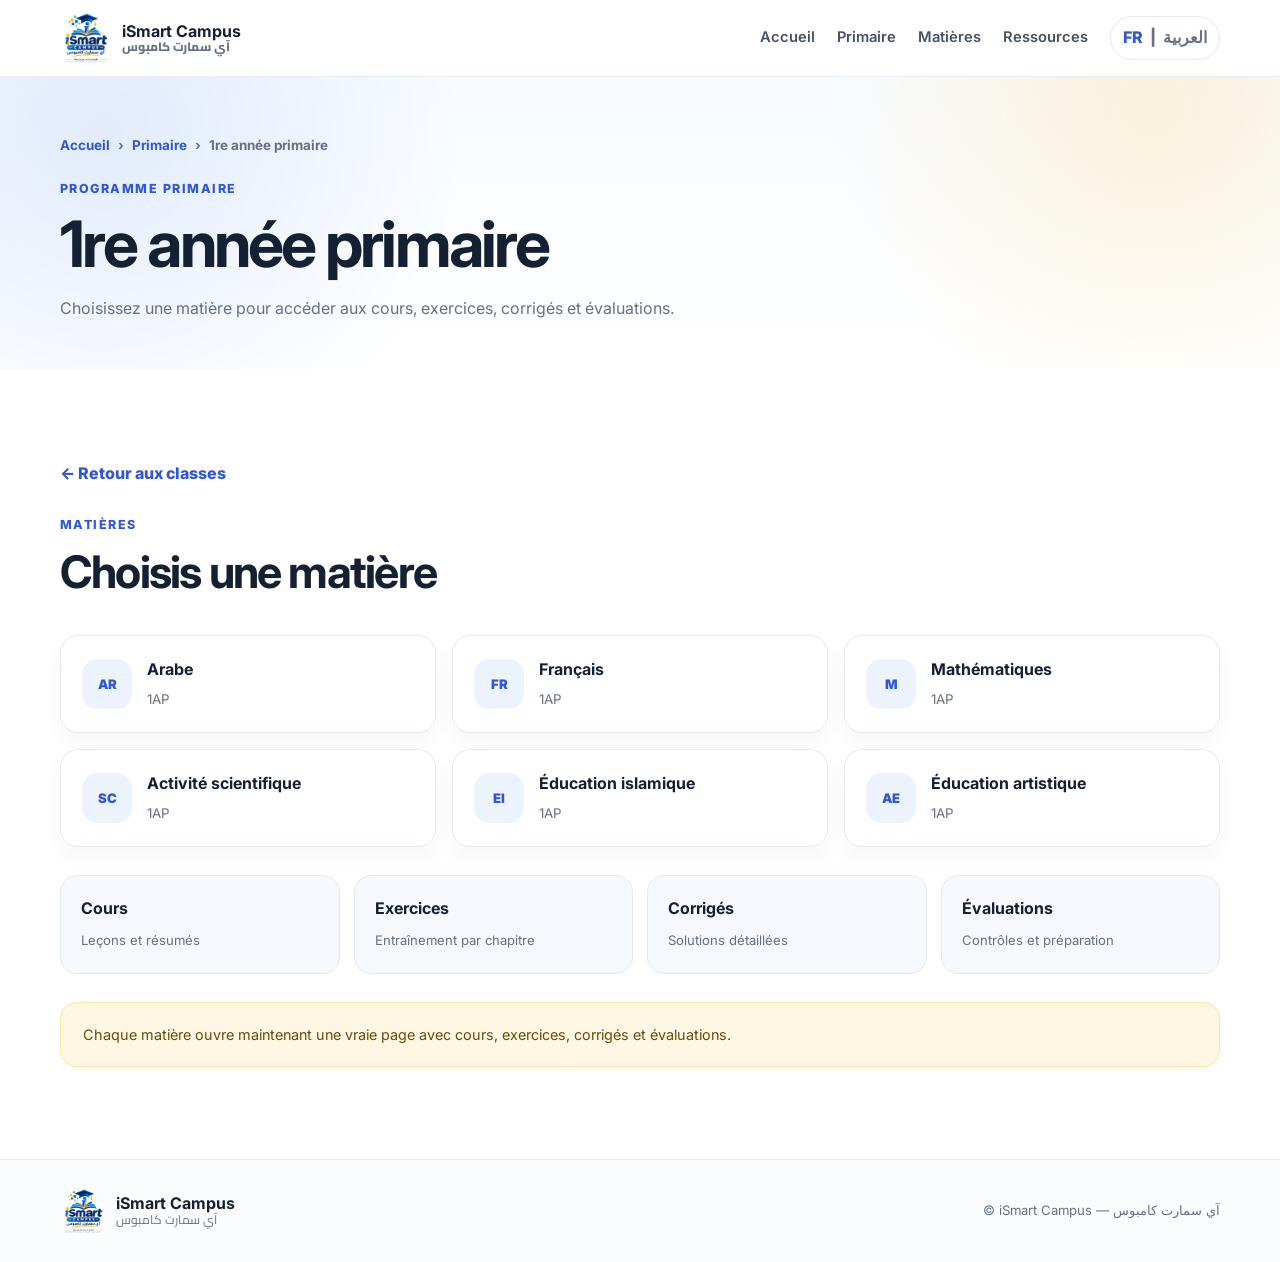
==== classe.html @ 8f1cf588 "Add files via upload" ====
<!DOCTYPE html>
<html lang="fr" dir="ltr">
<head>
  <meta charset="UTF-8">
  <meta name="viewport" content="width=device-width, initial-scale=1.0">
  <meta name="description" content="iSmart Campus - Matières du primaire marocain.">
  <title>Classe | iSmart Campus</title>
  <link rel="preconnect" href="https://fonts.googleapis.com">
  <link rel="preconnect" href="https://fonts.gstatic.com" crossorigin>
  <link href="https://fonts.googleapis.com/css2?family=Cairo:wght@400;500;600;700;800&family=Inter:wght@400;500;600;700;800&display=swap" rel="stylesheet">
  <link rel="stylesheet" href="style.css?v=20260817-6">
</head>
<body>
  <header class="site-header">
    <div class="container nav-wrap">
      <a class="brand" href="index.html" aria-label="Accueil iSmart Campus">
        <img src="logo-ismart-campus.png" alt="Logo iSmart Campus">
        <div class="brand-text">
          <strong>iSmart Campus</strong>
          <span>آي سمارت كامبوس</span>
        </div>
      </a>

      <nav class="main-nav" id="mainNav">
        <a href="index.html" data-fr="Accueil" data-ar="الرئيسية">Accueil</a>
        <a href="primaire.html" data-fr="Primaire" data-ar="الابتدائي">Primaire</a>
        <a href="index.html#matieres" data-fr="Matières" data-ar="المواد">Matières</a>
        <a href="index.html#ressources" data-fr="Ressources" data-ar="الموارد">Ressources</a>
      </nav>

      <div class="header-actions">
        <button class="lang-switch" id="langSwitch" type="button" aria-label="Changer la langue">
          <span class="lang-fr active">FR</span>
          <span>|</span>
          <span class="lang-ar">العربية</span>
        </button>

        <button class="menu-toggle" id="menuToggle" aria-label="Ouvrir le menu" aria-expanded="false">
          <span></span><span></span><span></span>
        </button>
      </div>
    </div>
  </header>

  <main>
    <section class="inner-hero">
      <div class="container">
        <div class="breadcrumbs">
          <a href="index.html" data-fr="Accueil" data-ar="الرئيسية">Accueil</a>
          <span>›</span>
          <a href="primaire.html" data-fr="Primaire" data-ar="الابتدائي">Primaire</a>
          <span>›</span>
          <span id="breadcrumbLevel">Classe</span>
        </div>
        <span class="eyebrow" data-fr="Programme primaire" data-ar="برنامج الابتدائي">Programme primaire</span>
        <h1 id="classTitle">Classe</h1>
        <p id="classIntro">Choisissez une matière pour accéder aux futurs cours, exercices, corrigés et évaluations.</p>
      </div>
    </section>

    <section class="section">
      <div class="container">
        <div class="back-row">
          <a class="back-link" href="primaire.html" data-fr="← Retour aux classes" data-ar="الرجوع للمستويات →">← Retour aux classes</a>
        </div>

        <div class="section-heading">
          <span class="eyebrow" data-fr="Matières" data-ar="المواد">Matières</span>
          <h2 data-fr="Choisis une matière" data-ar="اختار المادة">Choisis une matière</h2>
        </div>

        <div class="subjects-page-grid" id="subjectsGrid"></div>

        <div class="content-types">
          <div class="content-type-card"><strong data-fr="Cours" data-ar="الدروس">Cours</strong><span data-fr="Leçons et résumés" data-ar="الدروس والملخصات">Leçons et résumés</span></div>
          <div class="content-type-card"><strong data-fr="Exercices" data-ar="التمارين">Exercices</strong><span data-fr="Entraînement par chapitre" data-ar="تمارين حسب الدرس">Entraînement par chapitre</span></div>
          <div class="content-type-card"><strong data-fr="Corrigés" data-ar="التصحيحات">Corrigés</strong><span data-fr="Solutions détaillées" data-ar="الحلول والتصحيحات">Solutions détaillées</span></div>
          <div class="content-type-card"><strong data-fr="Évaluations" data-ar="الفروض">Évaluations</strong><span data-fr="Contrôles et préparation" data-ar="الفروض والاستعداد">Contrôles et préparation</span></div>
        </div>

        <div class="coming-note" data-fr="Chaque matière ouvre maintenant une vraie page avec cours, exercices, corrigés et évaluations." data-ar="كل مادة كتفتح دابا صفحة حقيقية فيها الدروس والتمارين والتصحيحات والفروض.">
          Chaque matière ouvre maintenant une vraie page avec cours, exercices, corrigés et évaluations.
        </div>
      </div>
    </section>
  </main>

  <footer class="site-footer">
    <div class="container footer-wrap">
      <a class="footer-brand" href="index.html">
        <img src="logo-ismart-campus.png" alt="iSmart Campus">
        <div>
          <strong>iSmart Campus</strong>
          <span>آي سمارت كامبوس</span>
        </div>
      </a>
      <p>© <span id="currentYear"></span> iSmart Campus — آي سمارت كامبوس</p>
    </div>
  </footer>

  <script src="script.js?v=20260817-6"></script>
  <script src="primary-data.js?v=20260817-6"></script>
  <script>
    const primarySubjects = window.ISMART_PRIMARY_DATA;
    const names = window.ISMART_LEVEL_NAMES;
    const params = new URLSearchParams(window.location.search);
    const level = primarySubjects[params.get("niveau")] ? params.get("niveau") : "1AP";
    document.title = level + " | iSmart Campus";
    document.getElementById("breadcrumbLevel").textContent = level;

    function renderClassPage(){
      const isAr = document.documentElement.lang === "ar";
      const levelName = names[level][isAr ? 1 : 0];

      document.getElementById("breadcrumbLevel").textContent = levelName;
      document.getElementById("classTitle").textContent = levelName;
      document.getElementById("classIntro").textContent = isAr
        ? "اختار المادة باش توصل للدروس والتمارين والتصحيحات والفروض."
        : "Choisissez une matière pour accéder aux cours, exercices, corrigés et évaluations.";

      document.getElementById("subjectsGrid").innerHTML = primarySubjects[level].map(s => {
        const label = isAr ? s[2] : s[1];
        const url = `matiere.html?niveau=${encodeURIComponent(level)}&matiere=${encodeURIComponent(s[0])}`;
        return `
          <a class="subject-page-card" href="${url}">
            <span class="subject-page-icon">${s[0]}</span>
            <span>
              <strong>${label}</strong>
              <small>${level}</small>
            </span>
          </a>
        `;
      }).join("");
    }

    renderClassPage();
    window.addEventListener("ismart-language-changed", renderClassPage);
  </script>
</body>
</html>
---- style.css ----
* {
  box-sizing: border-box;
}

:root {
  --bg: #ffffff;
  --soft: #f5f8fc;
  --text: #162033;
  --muted: #667085;
  --primary: #3157d5;
  --primary-dark: #2445b8;
  --accent: #f4b942;
  --border: #e4e9f2;
  --shadow: 0 18px 45px rgba(29, 44, 82, 0.10);
  --radius: 22px;
  --radius-sm: 14px;
}

html {
  scroll-behavior: smooth;
}

body {
  margin: 0;
  font-family: "Inter", Arial, sans-serif;
  color: var(--text);
  background: var(--bg);
  line-height: 1.6;
}

button,
input {
  font: inherit;
}

a {
  color: inherit;
  text-decoration: none;
}

button {
  border: 0;
}

.container {
  width: min(1160px, calc(100% - 40px));
  margin: 0 auto;
}

.site-header {
  position: sticky;
  top: 0;
  z-index: 50;
  background: rgba(255, 255, 255, 0.94);
  backdrop-filter: blur(14px);
  border-bottom: 1px solid rgba(228, 233, 242, 0.8);
}

.nav-wrap {
  min-height: 74px;
  display: flex;
  align-items: center;
  justify-content: space-between;
  gap: 28px;
}

.logo {
  display: inline-flex;
  align-items: center;
  gap: 10px;
  font-size: 1.08rem;
  font-weight: 800;
}

.logo-mark {
  display: grid;
  place-items: center;
  width: 36px;
  height: 36px;
  border-radius: 12px;
  background: var(--primary);
  color: white;
  box-shadow: 0 8px 18px rgba(49, 87, 213, 0.22);
}

.main-nav {
  display: flex;
  align-items: center;
  gap: 28px;
  font-size: 0.95rem;
  font-weight: 600;
  color: #465069;
}

.main-nav a:hover {
  color: var(--primary);
}

.menu-toggle {
  display: none;
  width: 42px;
  height: 42px;
  background: transparent;
  cursor: pointer;
  padding: 10px;
}

.menu-toggle span {
  display: block;
  height: 2px;
  margin: 5px 0;
  background: var(--text);
}

.hero {
  position: relative;
  overflow: hidden;
  padding: 92px 0 84px;
  background:
    radial-gradient(circle at 85% 15%, rgba(244, 185, 66, 0.16), transparent 28%),
    radial-gradient(circle at 8% 30%, rgba(49, 87, 213, 0.12), transparent 30%),
    linear-gradient(180deg, #fbfcff 0%, #ffffff 100%);
}

.hero::after {
  content: "";
  position: absolute;
  width: 360px;
  height: 360px;
  border-radius: 50%;
  right: -130px;
  bottom: -160px;
  background: rgba(49, 87, 213, 0.06);
}

.hero-grid {
  display: grid;
  grid-template-columns: 1.08fr 0.92fr;
  align-items: center;
  gap: 72px;
}

.eyebrow {
  display: inline-block;
  margin-bottom: 12px;
  color: var(--primary);
  font-size: 0.78rem;
  font-weight: 800;
  letter-spacing: 0.12em;
  text-transform: uppercase;
}

.hero h1 {
  max-width: 720px;
  margin: 0;
  font-size: clamp(2.7rem, 5vw, 5rem);
  line-height: 1.04;
  letter-spacing: -0.05em;
}

.hero-content > p {
  max-width: 650px;
  margin: 24px 0 0;
  color: var(--muted);
  font-size: 1.08rem;
}

.hero-actions {
  display: flex;
  flex-wrap: wrap;
  gap: 12px;
  margin-top: 32px;
}

.btn {
  display: inline-flex;
  align-items: center;
  justify-content: center;
  min-height: 48px;
  padding: 0 22px;
  border-radius: 13px;
  font-weight: 700;
  cursor: pointer;
  transition: transform 0.2s ease, box-shadow 0.2s ease, background 0.2s ease;
}

.btn:hover {
  transform: translateY(-1px);
}

.btn-primary {
  color: white;
  background: var(--primary);
  box-shadow: 0 12px 24px rgba(49, 87, 213, 0.20);
}

.btn-primary:hover {
  background: var(--primary-dark);
}

.btn-secondary {
  color: var(--text);
  background: white;
  border: 1px solid var(--border);
}

.btn-small {
  min-height: 42px;
  padding: 0 16px;
}

.search-box {
  max-width: 650px;
  margin-top: 38px;
  padding: 18px;
  border: 1px solid var(--border);
  border-radius: 18px;
  background: rgba(255, 255, 255, 0.88);
  box-shadow: 0 12px 28px rgba(34, 53, 93, 0.06);
}

.search-box label {
  display: block;
  margin-bottom: 9px;
  font-size: 0.85rem;
  font-weight: 700;
}

.search-row {
  display: flex;
  gap: 10px;
}

.search-row input {
  width: 100%;
  min-height: 48px;
  padding: 0 15px;
  border: 1px solid var(--border);
  border-radius: 12px;
  outline: none;
  color: var(--text);
  background: white;
}

.search-row input:focus {
  border-color: rgba(49, 87, 213, 0.7);
  box-shadow: 0 0 0 4px rgba(49, 87, 213, 0.08);
}

.search-row button {
  min-width: 120px;
  padding: 0 18px;
  border-radius: 12px;
  color: white;
  background: var(--text);
  font-weight: 700;
  cursor: pointer;
}

.search-message {
  min-height: 21px;
  margin: 8px 0 0;
  color: var(--muted);
  font-size: 0.82rem;
}

.hero-panel {
  position: relative;
  min-height: 470px;
  display: grid;
  place-items: center;
}

.hero-card {
  width: min(100%, 430px);
  border-radius: 28px;
  background: white;
  box-shadow: var(--shadow);
}

.hero-card-main {
  padding: 38px;
  border: 1px solid rgba(228, 233, 242, 0.9);
}

.card-kicker {
  color: var(--primary);
  font-size: 0.78rem;
  font-weight: 800;
  text-transform: uppercase;
  letter-spacing: 0.1em;
}

.hero-card h2 {
  margin: 10px 0 10px;
  font-size: 2rem;
  line-height: 1.15;
}

.hero-card p {
  margin: 0;
  color: var(--muted);
}

.mini-levels {
  display: grid;
  grid-template-columns: repeat(2, 1fr);
  gap: 10px;
  margin-top: 28px;
}

.mini-levels a {
  padding: 15px;
  border-radius: 13px;
  background: var(--soft);
  font-weight: 700;
  text-align: center;
  transition: 0.2s ease;
}

.mini-levels a:hover {
  color: white;
  background: var(--primary);
}

.floating-card {
  position: absolute;
  display: flex;
  flex-direction: column;
  min-width: 135px;
  padding: 16px 18px;
  border: 1px solid rgba(228, 233, 242, 0.9);
  border-radius: 16px;
  background: white;
  box-shadow: 0 12px 28px rgba(34, 53, 93, 0.10);
}

.floating-card strong {
  color: var(--primary);
  font-size: 1.5rem;
}

.floating-card span {
  color: var(--muted);
  font-size: 0.78rem;
  font-weight: 600;
}

.floating-one {
  top: 44px;
  right: -10px;
}

.floating-two {
  left: -18px;
  bottom: 52px;
}

.section {
  padding: 92px 0;
}

.section-soft {
  background: var(--soft);
}

.section-heading {
  max-width: 700px;
  margin-bottom: 38px;
}

.section-heading h2 {
  margin: 0;
  font-size: clamp(2rem, 3.5vw, 3.2rem);
  line-height: 1.12;
  letter-spacing: -0.04em;
}

.section-heading p {
  margin: 14px 0 0;
  color: var(--muted);
}

.level-grid {
  display: grid;
  grid-template-columns: repeat(4, 1fr);
  gap: 18px;
}

.level-card {
  padding: 26px;
  border: 1px solid var(--border);
  border-radius: var(--radius);
  background: white;
  box-shadow: 0 10px 25px rgba(34, 53, 93, 0.05);
  transition: transform 0.2s ease, box-shadow 0.2s ease;
}

.level-card:hover {
  transform: translateY(-4px);
  box-shadow: 0 18px 34px rgba(34, 53, 93, 0.10);
}

.level-icon {
  display: grid;
  place-items: center;
  width: 50px;
  height: 50px;
  margin-bottom: 22px;
  border-radius: 15px;
  color: white;
  background: var(--primary);
  font-size: 1.1rem;
  font-weight: 800;
}

.level-tag {
  display: inline-flex;
  padding: 5px 9px;
  border-radius: 999px;
  color: #75540b;
  background: rgba(244, 185, 66, 0.18);
  font-size: 0.72rem;
  font-weight: 800;
}

.level-card h3 {
  margin: 14px 0 8px;
  font-size: 1.35rem;
}

.level-card p {
  min-height: 92px;
  margin: 0;
  color: var(--muted);
  font-size: 0.92rem;
}

.link-button {
  margin-top: 18px;
  padding: 0;
  color: var(--primary);
  background: transparent;
  font-weight: 800;
  cursor: pointer;
}

.subject-grid {
  display: grid;
  grid-template-columns: repeat(3, 1fr);
  gap: 15px;
}

.subject-card {
  display: flex;
  align-items: center;
  gap: 15px;
  width: 100%;
  padding: 20px;
  border: 1px solid var(--border);
  border-radius: 18px;
  background: white;
  text-align: left;
  cursor: pointer;
  transition: 0.2s ease;
}

.subject-card:hover {
  transform: translateY(-2px);
  border-color: rgba(49, 87, 213, 0.30);
}

.subject-icon {
  flex: 0 0 48px;
  display: grid;
  place-items: center;
  width: 48px;
  height: 48px;
  border-radius: 14px;
  color: var(--primary);
  background: rgba(49, 87, 213, 0.08);
  font-size: 0.78rem;
  font-weight: 800;
}

.subject-card strong,
.subject-card small {
  display: block;
}

.subject-card strong {
  margin-bottom: 3px;
  font-size: 0.98rem;
}

.subject-card small {
  color: var(--muted);
  font-size: 0.78rem;
}

.resource-heading {
  max-width: none;
  display: flex;
  justify-content: space-between;
  align-items: end;
  gap: 20px;
}

.filter-row {
  display: flex;
  flex-wrap: wrap;
  gap: 9px;
  margin-bottom: 24px;
}

.filter-chip {
  padding: 9px 14px;
  border: 1px solid var(--border);
  border-radius: 999px;
  color: #4f5b73;
  background: white;
  font-weight: 700;
  cursor: pointer;
}

.filter-chip.active,
.filter-chip:hover {
  color: white;
  border-color: var(--primary);
  background: var(--primary);
}

.resource-grid {
  display: grid;
  grid-template-columns: repeat(3, 1fr);
  gap: 18px;
}

.resource-card {
  display: flex;
  flex-direction: column;
  min-height: 255px;
  padding: 24px;
  border: 1px solid var(--border);
  border-radius: 20px;
  background: white;
  box-shadow: 0 10px 25px rgba(34, 53, 93, 0.05);
}

.resource-card.hidden {
  display: none;
}

.resource-top {
  display: flex;
  justify-content: space-between;
  gap: 10px;
  margin-bottom: 20px;
}

.resource-type,
.resource-level {
  display: inline-flex;
  padding: 5px 9px;
  border-radius: 999px;
  font-size: 0.7rem;
  font-weight: 800;
}

.resource-type {
  color: var(--primary);
  background: rgba(49, 87, 213, 0.08);
}

.resource-level {
  color: #75540b;
  background: rgba(244, 185, 66, 0.18);
}

.resource-card h3 {
  margin: 0 0 9px;
  font-size: 1.12rem;
}

.resource-card p {
  margin: 0;
  color: var(--muted);
  font-size: 0.9rem;
}

.resource-meta {
  display: flex;
  justify-content: space-between;
  gap: 15px;
  margin-top: auto;
  padding-top: 22px;
  border-top: 1px solid var(--border);
  font-size: 0.82rem;
}

.resource-meta span {
  color: var(--muted);
}

.resource-meta a {
  color: var(--primary);
  font-weight: 800;
}

.empty-state {
  display: none;
  margin-top: 18px;
  padding: 28px;
  border: 1px dashed var(--border);
  border-radius: 18px;
  text-align: center;
  color: var(--muted);
}

.empty-state strong {
  display: block;
  margin-bottom: 4px;
  color: var(--text);
}

.about-card {
  display: grid;
  grid-template-columns: 1fr 1fr;
  gap: 60px;
  align-items: center;
  padding: 46px;
  border-radius: 28px;
  background: white;
  border: 1px solid var(--border);
}

.about-card h2 {
  margin: 0;
  font-size: clamp(2rem, 3.5vw, 3rem);
  line-height: 1.12;
  letter-spacing: -0.04em;
}

.about-card p {
  margin: 0;
  color: var(--muted);
  font-size: 1rem;
}

.cta-section {
  padding: 0 0 92px;
}

.cta-card {
  display: flex;
  justify-content: space-between;
  align-items: center;
  gap: 30px;
  padding: 48px;
  border-radius: 28px;
  color: white;
  background: linear-gradient(135deg, var(--primary), #233b9a);
}

.eyebrow-light {
  color: #dbe4ff;
}

.cta-card h2 {
  max-width: 720px;
  margin: 0;
  font-size: clamp(2rem, 4vw, 3.2rem);
  line-height: 1.1;
}

.btn-white {
  flex: 0 0 auto;
  color: var(--primary);
  background: white;
}

.site-footer {
  padding: 28px 0;
  border-top: 1px solid var(--border);
  background: #fbfcfe;
}

.footer-wrap {
  display: flex;
  align-items: center;
  justify-content: space-between;
  gap: 20px;
}

.footer-wrap p {
  margin: 0;
  color: var(--muted);
  font-size: 0.82rem;
}

@media (max-width: 980px) {
  .hero-grid {
    grid-template-columns: 1fr;
    gap: 40px;
  }

  .hero-panel {
    min-height: 400px;
  }

  .floating-one {
    right: 4%;
  }

  .floating-two {
    left: 4%;
  }

  .level-grid {
    grid-template-columns: repeat(2, 1fr);
  }

  .subject-grid {
    grid-template-columns: repeat(2, 1fr);
  }

  .resource-grid {
    grid-template-columns: repeat(2, 1fr);
  }
}

@media (max-width: 720px) {
  .container {
    width: min(100% - 28px, 1160px);
  }

  .site-header {
    position: sticky;
  }

  .menu-toggle {
    display: block;
  }

  .main-nav {
    position: absolute;
    top: 74px;
    left: 14px;
    right: 14px;
    display: none;
    flex-direction: column;
    align-items: stretch;
    gap: 0;
    padding: 10px;
    border: 1px solid var(--border);
    border-radius: 16px;
    background: white;
    box-shadow: var(--shadow);
  }

  .main-nav.open {
    display: flex;
  }

  .main-nav a {
    padding: 12px;
    border-radius: 10px;
  }

  .main-nav a:hover {
    background: var(--soft);
  }

  .hero {
    padding: 64px 0 60px;
  }

  .hero h1 {
    font-size: clamp(2.45rem, 12vw, 4rem);
  }

  .search-row {
    flex-direction: column;
  }

  .search-row button {
    min-height: 48px;
  }

  .hero-panel {
    min-height: 360px;
  }

  .hero-card-main {
    padding: 28px;
  }

  .floating-card {
    display: none;
  }

  .section {
    padding: 68px 0;
  }

  .level-grid,
  .subject-grid,
  .resource-grid,
  .about-card {
    grid-template-columns: 1fr;
  }

  .level-card p {
    min-height: auto;
  }

  .resource-heading,
  .cta-card,
  .footer-wrap {
    align-items: flex-start;
    flex-direction: column;
  }

  .about-card {
    gap: 24px;
    padding: 30px;
  }

  .cta-section {
    padding-bottom: 68px;
  }

  .cta-card {
    padding: 34px 28px;
  }
}

.brand{display:flex;align-items:center;gap:10px;font-weight:800}
.brand img{width:58px;height:58px;object-fit:contain;border-radius:12px}
.brand-text{display:flex;flex-direction:column;line-height:1.15}
.brand-text span{font-family:"Cairo",sans-serif;font-size:.78rem;color:var(--muted)}
.lang-switch{margin-left:auto;display:flex;align-items:center;gap:7px;padding:8px 12px;border:1px solid var(--border);border-radius:999px;background:white;font-weight:800;cursor:pointer;color:var(--muted)}
.lang-switch .active{color:var(--primary)}
html[dir="rtl"] body{font-family:"Cairo","Inter",Arial,sans-serif}
html[dir="rtl"] .main-nav{direction:rtl}
html[dir="rtl"] .subject-card{text-align:right}
html[dir="rtl"] .hero h1,html[dir="rtl"] .section-heading h2{letter-spacing:0}
.brand-visual{width:min(100%,430px);padding:12px;border-radius:28px;background:#08111e;box-shadow:var(--shadow)}
.brand-visual img{display:block;width:100%;border-radius:20px}
@media(max-width:720px){.brand-text{display:none}.lang-switch{margin-left:0}.brand img{width:48px;height:48px}}

.site-header .nav-wrap{
  min-height:76px;
  display:flex;
  align-items:center;
  justify-content:space-between;
  gap:22px;
}

.site-header .brand{
  flex:0 0 auto;
  display:flex;
  align-items:center;
  gap:10px;
  min-width:0;
}

.site-header .brand img{
  display:block;
  width:52px !important;
  height:52px !important;
  max-width:52px !important;
  max-height:52px !important;
  object-fit:cover;
  object-position:center;
  border-radius:12px;
}

.site-header .brand-text strong{
  font-size:1rem;
  white-space:nowrap;
}

.site-header .brand-text span{
  font-size:.76rem;
  white-space:nowrap;
}

.site-header .main-nav{
  margin-left:auto;
  display:flex;
  align-items:center;
  justify-content:center;
  gap:22px;
  font-size:.92rem;
}

.site-header .header-actions{
  flex:0 0 auto;
  display:flex;
  align-items:center;
  gap:10px;
}

.site-header .lang-switch{
  margin:0;
}

.hero{
  padding:72px 0 76px;
}

.hero-grid{
  grid-template-columns:minmax(0,1.08fr) minmax(320px,.92fr);
  gap:56px;
}

.hero-panel{
  min-height:0;
  display:flex;
  align-items:center;
  justify-content:center;
}

.hero-panel .brand-visual{
  width:min(100%,440px);
  padding:0;
  overflow:hidden;
  border-radius:26px;
  background:#08111e;
  box-shadow:var(--shadow);
}

.hero-panel .brand-visual img{
  display:block;
  width:100% !important;
  height:auto !important;
  max-width:100% !important;
}

.footer-brand{
  display:flex;
  align-items:center;
  gap:10px;
}

.footer-brand img{
  width:46px;
  height:46px;
  object-fit:cover;
  border-radius:10px;
}

.footer-brand div{
  display:flex;
  flex-direction:column;
  line-height:1.15;
}

.footer-brand span{
  font-family:"Cairo",sans-serif;
  color:var(--muted);
  font-size:.76rem;
}

html[dir="rtl"] .site-header .main-nav{
  margin-left:0;
  margin-right:auto;
}

@media(max-width:900px){
  .site-header .brand-text{
    display:none;
  }

  .hero-grid{
    grid-template-columns:1fr;
  }

  .hero-panel .brand-visual{
    width:min(100%,420px);
  }
}

@media(max-width:720px){
  .site-header .nav-wrap{
    min-height:68px;
  }

  .site-header .brand img{
    width:46px !important;
    height:46px !important;
    max-width:46px !important;
    max-height:46px !important;
  }

  .site-header .main-nav{
    position:absolute;
    top:68px;
    left:14px;
    right:14px;
    margin:0;
  }

  .site-header .header-actions{
    margin-left:auto;
  }

  html[dir="rtl"] .site-header .header-actions{
    margin-left:0;
    margin-right:auto;
  }

  .hero{
    padding:50px 0 60px;
  }
}

.inner-hero{
  padding:58px 0 48px;
  background:
    radial-gradient(circle at 90% 10%,rgba(255,180,0,.14),transparent 27%),
    radial-gradient(circle at 8% 20%,rgba(13,99,216,.10),transparent 30%),
    linear-gradient(180deg,#f8fbff 0%,#ffffff 100%);
}
.breadcrumbs{
  display:flex;
  flex-wrap:wrap;
  align-items:center;
  gap:8px;
  margin-bottom:18px;
  color:var(--muted);
  font-size:.84rem;
  font-weight:700;
}
.breadcrumbs a{
  color:var(--primary);
}
.inner-hero h1{
  margin:0;
  max-width:800px;
  font-size:clamp(2.25rem,5vw,4.4rem);
  line-height:1.05;
  letter-spacing:-.045em;
}
html[dir="rtl"] .inner-hero h1{
  letter-spacing:0;
  line-height:1.25;
}
.inner-hero p{
  max-width:720px;
  margin:18px 0 0;
  color:var(--muted);
}
.class-grid{
  display:grid;
  grid-template-columns:repeat(3,1fr);
  gap:18px;
}
.class-card{
  position:relative;
  display:flex;
  flex-direction:column;
  min-height:230px;
  padding:26px;
  overflow:hidden;
  border:1px solid var(--border);
  border-radius:22px;
  background:white;
  box-shadow:0 10px 25px rgba(34,53,93,.06);
  transition:transform .2s ease,box-shadow .2s ease,border-color .2s ease;
}
.class-card:hover{
  transform:translateY(-4px);
  border-color:rgba(13,99,216,.28);
  box-shadow:0 18px 34px rgba(34,53,93,.11);
}
.class-card::after{
  content:"";
  position:absolute;
  width:115px;
  height:115px;
  right:-35px;
  bottom:-42px;
  border-radius:50%;
  background:rgba(13,99,216,.05);
}
html[dir="rtl"] .class-card::after{
  right:auto;
  left:-35px;
}
.class-number{
  display:grid;
  place-items:center;
  width:56px;
  height:56px;
  margin-bottom:22px;
  border-radius:17px;
  color:white;
  background:linear-gradient(135deg,var(--primary),#19a7ff);
  font-size:1rem;
  font-weight:900;
}
.class-card h2{
  margin:0 0 7px;
  font-size:1.38rem;
}
.class-card p{
  margin:0 0 22px;
  color:var(--muted);
  font-size:.9rem;
}
.class-open{
  display:inline-flex;
  align-items:center;
  gap:7px;
  margin-top:auto;
  color:var(--primary);
  font-weight:800;
}
.subjects-page-grid{
  display:grid;
  grid-template-columns:repeat(3,1fr);
  gap:16px;
}
.subject-page-card{
  display:flex;
  align-items:center;
  gap:15px;
  padding:21px;
  border:1px solid var(--border);
  border-radius:18px;
  background:white;
  box-shadow:0 8px 20px rgba(34,53,93,.045);
  transition:.2s ease;
}
.subject-page-card:hover{
  transform:translateY(-2px);
  border-color:rgba(13,99,216,.30);
}
.subject-page-icon{
  flex:0 0 50px;
  display:grid;
  place-items:center;
  width:50px;
  height:50px;
  border-radius:15px;
  color:var(--primary);
  background:rgba(13,99,216,.08);
  font-size:.82rem;
  font-weight:900;
}
.subject-page-card strong{
  display:block;
  margin-bottom:3px;
}
.subject-page-card small{
  color:var(--muted);
}
.content-types{
  display:grid;
  grid-template-columns:repeat(4,1fr);
  gap:14px;
  margin-top:28px;
}
.content-type-card{
  padding:20px;
  border:1px solid var(--border);
  border-radius:17px;
  background:var(--soft);
}
.content-type-card strong{
  display:block;
  margin-bottom:5px;
}
.content-type-card span{
  color:var(--muted);
  font-size:.82rem;
}
.coming-note{
  margin-top:28px;
  padding:20px 22px;
  border:1px solid rgba(255,180,0,.30);
  border-radius:17px;
  color:#684c0a;
  background:rgba(255,180,0,.11);
  font-size:.9rem;
}
.back-row{
  margin-bottom:24px;
}
.back-link{
  display:inline-flex;
  align-items:center;
  gap:7px;
  color:var(--primary);
  font-weight:800;
}
@media(max-width:900px){
  .class-grid,.subjects-page-grid{
    grid-template-columns:repeat(2,1fr);
  }
  .content-types{
    grid-template-columns:repeat(2,1fr);
  }
}
@media(max-width:620px){
  .class-grid,.subjects-page-grid,.content-types{
    grid-template-columns:1fr;
  }
  .inner-hero{
    padding:44px 0 38px;
  }
}

.resource-actions-grid{
  display:grid;
  grid-template-columns:repeat(2,1fr);
  gap:16px;
}
.resource-action-card{
  display:flex;
  align-items:center;
  gap:16px;
  min-height:112px;
  padding:22px;
  border:1px solid var(--border);
  border-radius:20px;
  background:white;
  box-shadow:0 9px 22px rgba(34,53,93,.05);
  transition:.2s ease;
}
.resource-action-card:hover{
  transform:translateY(-3px);
  border-color:rgba(13,99,216,.3);
  box-shadow:0 16px 30px rgba(34,53,93,.1);
}
.resource-action-icon{
  flex:0 0 52px;
  display:grid;
  place-items:center;
  width:52px;
  height:52px;
  border-radius:16px;
  color:white;
  background:linear-gradient(135deg,var(--primary),#19a7ff);
  font-weight:900;
}
.resource-action-card strong,
.resource-action-card small{
  display:block;
}
.resource-action-card small{
  margin-top:3px;
  color:var(--muted);
}
.resource-arrow{
  margin-left:auto;
  color:var(--primary);
  font-size:1.3rem;
  font-weight:900;
}
html[dir="rtl"] .resource-arrow{
  margin-left:0;
  margin-right:auto;
}
.subject-summary{
  display:grid;
  grid-template-columns:.8fr 1.2fr;
  gap:40px;
  align-items:center;
  margin-top:34px;
  padding:32px;
  border-radius:22px;
  background:var(--soft);
}
.subject-summary h2{
  margin:0;
}
.subject-summary p{
  margin:0;
  color:var(--muted);
}
.resource-layout{
  display:grid;
  grid-template-columns:minmax(0,1fr) 300px;
  gap:26px;
  align-items:start;
}
.lesson-panel{
  padding:30px;
  border:1px solid var(--border);
  border-radius:24px;
  background:white;
  box-shadow:0 12px 28px rgba(34,53,93,.06);
}
.lesson-badge{
  display:grid;
  place-items:center;
  width:56px;
  height:56px;
  margin-bottom:20px;
  border-radius:17px;
  color:white;
  background:linear-gradient(135deg,var(--primary),#19a7ff);
  font-weight:900;
}
.lesson-panel h2{
  margin:0 0 10px;
  font-size:1.65rem;
}
.lesson-panel>p{
  color:var(--muted);
}
.lesson-block{
  margin-top:24px;
  padding-top:22px;
  border-top:1px solid var(--border);
}
.lesson-block h3{
  margin:0 0 10px;
}
.lesson-block p{
  margin:0;
  color:var(--muted);
}
.example-box{
  margin-top:14px;
  padding:16px;
  border-radius:14px;
  background:var(--soft);
}
.exercise-list{
  margin:0;
  padding-left:22px;
  color:var(--muted);
}
html[dir="rtl"] .exercise-list{
  padding-left:0;
  padding-right:22px;
}
.resource-sidebar{
  display:grid;
  gap:16px;
}
.sidebar-card{
  padding:22px;
  border:1px solid var(--border);
  border-radius:19px;
  background:white;
}
.sidebar-card strong,
.sidebar-card span{
  display:block;
}
.sidebar-card span{
  margin-top:3px;
  color:var(--muted);
}
.sidebar-card p{
  margin:8px 0 0;
  color:var(--muted);
  font-size:.88rem;
}
.sidebar-btn{
  width:100%;
  margin-top:18px;
}
@media(max-width:850px){
  .resource-layout{
    grid-template-columns:1fr;
  }
  .resource-sidebar{
    grid-template-columns:repeat(2,1fr);
  }
}
@media(max-width:650px){
  .resource-actions-grid,
  .subject-summary,
  .resource-sidebar{
    grid-template-columns:1fr;
  }
}

html[dir="rtl"] body{direction:rtl;text-align:right}
html[dir="rtl"] .nav-wrap,html[dir="rtl"] .main-nav,html[dir="rtl"] .hero-grid,html[dir="rtl"] .section-heading,html[dir="rtl"] .resource-heading,html[dir="rtl"] .about-card,html[dir="rtl"] .cta-card,html[dir="rtl"] .footer-wrap,html[dir="rtl"] .breadcrumbs,html[dir="rtl"] .resource-layout,html[dir="rtl"] .subject-summary,html[dir="rtl"] .resource-meta,html[dir="rtl"] .resource-top{direction:rtl}
html[dir="rtl"] .main-nav{margin-left:0!important;margin-right:auto!important}
html[dir="rtl"] .resource-arrow{margin-left:0!important;margin-right:auto!important}
html[dir="rtl"] input{text-align:right}
html[dir="ltr"] body{direction:ltr;text-align:left}
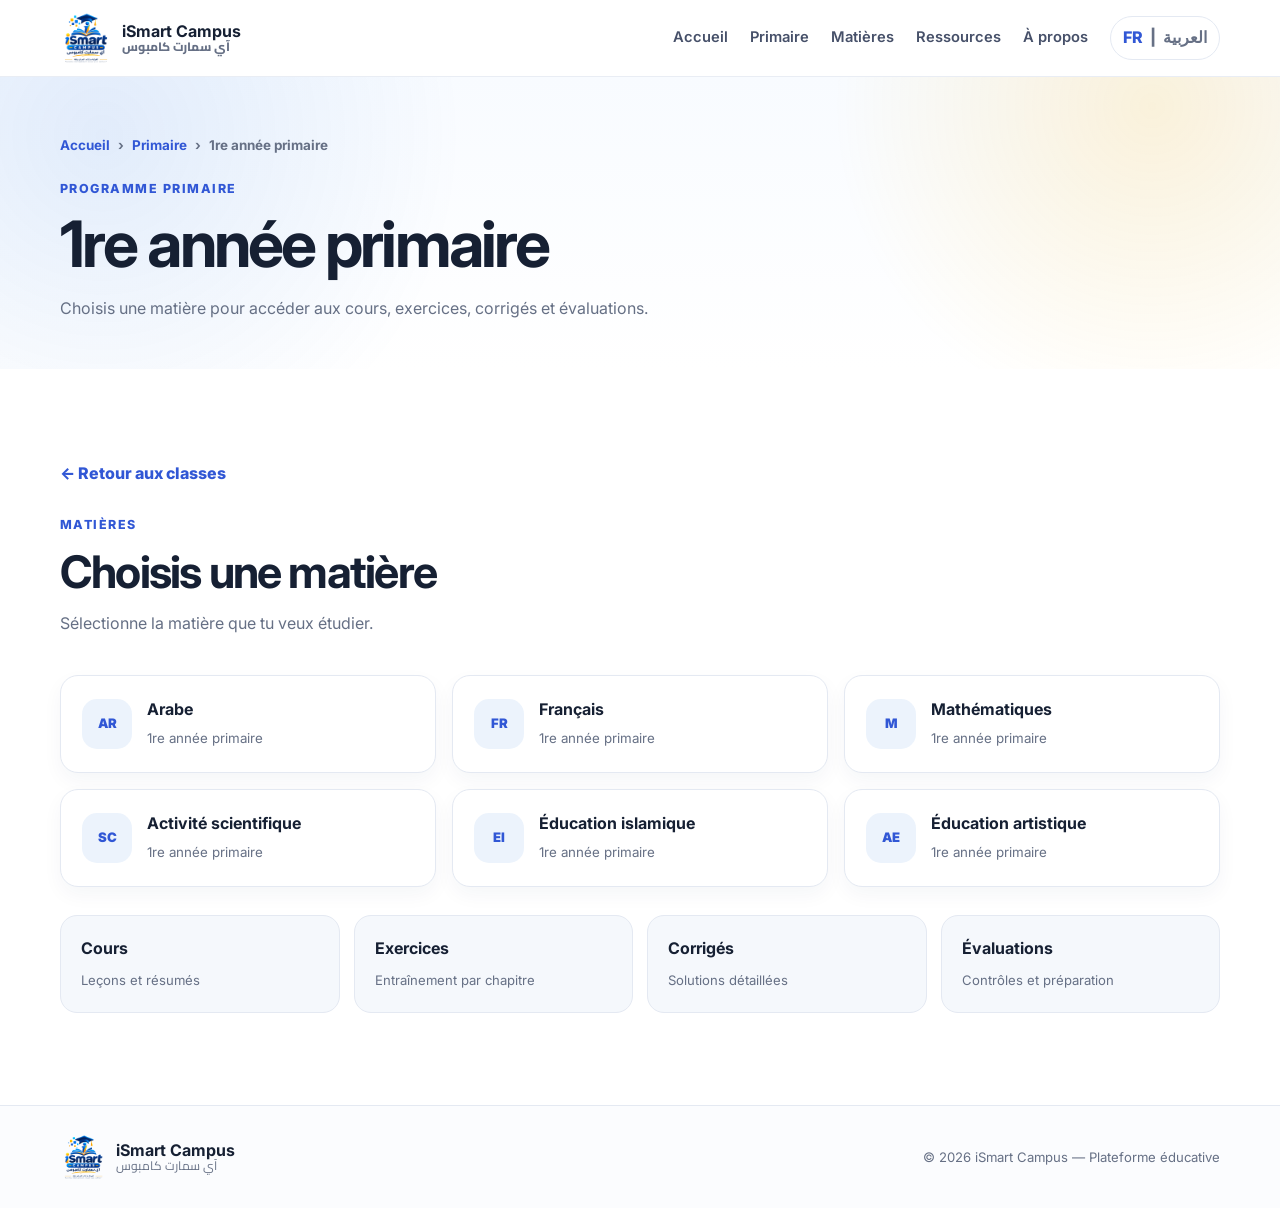
==== commit ad38191c: "Add files via upload" ====
--- a/classe.html
+++ b/classe.html
@@ -8,53 +8,52 @@
   <link rel="preconnect" href="https://fonts.googleapis.com">
   <link rel="preconnect" href="https://fonts.gstatic.com" crossorigin>
   <link href="https://fonts.googleapis.com/css2?family=Cairo:wght@400;500;600;700;800&family=Inter:wght@400;500;600;700;800&display=swap" rel="stylesheet">
-  <link rel="stylesheet" href="style.css?v=20260817-6">
+  <link rel="stylesheet" href="style.css?v=20260817-8">
 </head>
 <body>
   <header class="site-header">
-    <div class="container nav-wrap">
-      <a class="brand" href="index.html" aria-label="Accueil iSmart Campus">
-        <img src="logo-ismart-campus.png" alt="Logo iSmart Campus">
-        <div class="brand-text">
-          <strong>iSmart Campus</strong>
-          <span>آي سمارت كامبوس</span>
-        </div>
-      </a>
+  <div class="container nav-wrap">
+    <a class="brand" href="index.html" aria-label="Accueil iSmart Campus">
+      <img src="logo-ismart-campus.png" alt="Logo iSmart Campus">
+      <div class="brand-text">
+        <strong>iSmart Campus</strong>
+        <span>آي سمارت كامبوس</span>
+      </div>
+    </a>
 
-      <nav class="main-nav" id="mainNav">
-        <a href="index.html" data-fr="Accueil" data-ar="الرئيسية">Accueil</a>
-        <a href="primaire.html" data-fr="Primaire" data-ar="الابتدائي">Primaire</a>
-        <a href="index.html#matieres" data-fr="Matières" data-ar="المواد">Matières</a>
-        <a href="index.html#ressources" data-fr="Ressources" data-ar="الموارد">Ressources</a>
-      </nav>
+    <nav class="main-nav" id="mainNav">
+      <a href="index.html" data-fr="Accueil" data-ar="الرئيسية">Accueil</a>
+      <a href="primaire.html" data-fr="Primaire" data-ar="الابتدائي">Primaire</a>
+      <a href="index.html#matieres" data-fr="Matières" data-ar="المواد">Matières</a>
+      <a href="index.html#ressources" data-fr="Ressources" data-ar="الموارد">Ressources</a>
+      <a href="index.html#apropos" data-fr="À propos" data-ar="من نحن">À propos</a>
+    </nav>
 
-      <div class="header-actions">
-        <button class="lang-switch" id="langSwitch" type="button" aria-label="Changer la langue">
-          <span class="lang-fr active">FR</span>
-          <span>|</span>
-          <span class="lang-ar">العربية</span>
-        </button>
+    <div class="header-actions">
+      <button class="lang-switch" id="langSwitch" type="button" aria-label="Changer la langue">
+        <span class="lang-fr active">FR</span>
+        <span>|</span>
+        <span class="lang-ar">العربية</span>
+      </button>
 
-        <button class="menu-toggle" id="menuToggle" aria-label="Ouvrir le menu" aria-expanded="false">
-          <span></span><span></span><span></span>
-        </button>
-      </div>
+      <button class="menu-toggle" id="menuToggle" aria-label="Ouvrir le menu" aria-expanded="false">
+        <span></span><span></span><span></span>
+      </button>
     </div>
-  </header>
+  </div>
+</header>
 
   <main>
     <section class="inner-hero">
       <div class="container">
         <div class="breadcrumbs">
-          <a href="index.html" data-fr="Accueil" data-ar="الرئيسية">Accueil</a>
-          <span>›</span>
-          <a href="primaire.html" data-fr="Primaire" data-ar="الابتدائي">Primaire</a>
-          <span>›</span>
+          <a href="index.html" data-fr="Accueil" data-ar="الرئيسية">Accueil</a><span>›</span>
+          <a href="primaire.html" data-fr="Primaire" data-ar="الابتدائي">Primaire</a><span>›</span>
           <span id="breadcrumbLevel">Classe</span>
         </div>
         <span class="eyebrow" data-fr="Programme primaire" data-ar="برنامج الابتدائي">Programme primaire</span>
         <h1 id="classTitle">Classe</h1>
-        <p id="classIntro">Choisissez une matière pour accéder aux futurs cours, exercices, corrigés et évaluations.</p>
+        <p id="classIntro"></p>
       </div>
     </section>
 
@@ -67,69 +66,74 @@
         <div class="section-heading">
           <span class="eyebrow" data-fr="Matières" data-ar="المواد">Matières</span>
           <h2 data-fr="Choisis une matière" data-ar="اختار المادة">Choisis une matière</h2>
+          <p data-fr="Sélectionne la matière que tu veux étudier." data-ar="اختار المادة اللي بغيتي تقرا.">Sélectionne la matière que tu veux étudier.</p>
         </div>
 
         <div class="subjects-page-grid" id="subjectsGrid"></div>
 
         <div class="content-types">
-          <div class="content-type-card"><strong data-fr="Cours" data-ar="الدروس">Cours</strong><span data-fr="Leçons et résumés" data-ar="الدروس والملخصات">Leçons et résumés</span></div>
-          <div class="content-type-card"><strong data-fr="Exercices" data-ar="التمارين">Exercices</strong><span data-fr="Entraînement par chapitre" data-ar="تمارين حسب الدرس">Entraînement par chapitre</span></div>
-          <div class="content-type-card"><strong data-fr="Corrigés" data-ar="التصحيحات">Corrigés</strong><span data-fr="Solutions détaillées" data-ar="الحلول والتصحيحات">Solutions détaillées</span></div>
-          <div class="content-type-card"><strong data-fr="Évaluations" data-ar="الفروض">Évaluations</strong><span data-fr="Contrôles et préparation" data-ar="الفروض والاستعداد">Contrôles et préparation</span></div>
-        </div>
-
-        <div class="coming-note" data-fr="Chaque matière ouvre maintenant une vraie page avec cours, exercices, corrigés et évaluations." data-ar="كل مادة كتفتح دابا صفحة حقيقية فيها الدروس والتمارين والتصحيحات والفروض.">
-          Chaque matière ouvre maintenant une vraie page avec cours, exercices, corrigés et évaluations.
+          <div class="content-type-card">
+            <strong data-fr="Cours" data-ar="الدروس">Cours</strong>
+            <span data-fr="Leçons et résumés" data-ar="الدروس والملخصات">Leçons et résumés</span>
+          </div>
+          <div class="content-type-card">
+            <strong data-fr="Exercices" data-ar="التمارين">Exercices</strong>
+            <span data-fr="Entraînement par chapitre" data-ar="تمارين حسب الدرس">Entraînement par chapitre</span>
+          </div>
+          <div class="content-type-card">
+            <strong data-fr="Corrigés" data-ar="التصحيحات">Corrigés</strong>
+            <span data-fr="Solutions détaillées" data-ar="الحلول والتصحيحات">Solutions détaillées</span>
+          </div>
+          <div class="content-type-card">
+            <strong data-fr="Évaluations" data-ar="الفروض">Évaluations</strong>
+            <span data-fr="Contrôles et préparation" data-ar="الفروض والاستعداد">Contrôles et préparation</span>
+          </div>
         </div>
       </div>
     </section>
   </main>
 
   <footer class="site-footer">
-    <div class="container footer-wrap">
-      <a class="footer-brand" href="index.html">
-        <img src="logo-ismart-campus.png" alt="iSmart Campus">
-        <div>
-          <strong>iSmart Campus</strong>
-          <span>آي سمارت كامبوس</span>
-        </div>
-      </a>
-      <p>© <span id="currentYear"></span> iSmart Campus — آي سمارت كامبوس</p>
-    </div>
-  </footer>
+  <div class="container footer-wrap">
+    <a class="footer-brand" href="index.html">
+      <img src="logo-ismart-campus.png" alt="iSmart Campus">
+      <div>
+        <strong>iSmart Campus</strong>
+        <span>آي سمارت كامبوس</span>
+      </div>
+    </a>
+    <p data-fr="© 2026 iSmart Campus — Plateforme éducative" data-ar="© 2026 آي سمارت كامبوس — منصة تعليمية">© 2026 iSmart Campus — Plateforme éducative</p>
+  </div>
+</footer>
 
-  <script src="script.js?v=20260817-6"></script>
-  <script src="primary-data.js?v=20260817-6"></script>
+  <script src="script.js?v=20260817-8"></script>
+  <script src="primary-data.js?v=20260817-8"></script>
   <script>
     const primarySubjects = window.ISMART_PRIMARY_DATA;
     const names = window.ISMART_LEVEL_NAMES;
     const params = new URLSearchParams(window.location.search);
     const level = primarySubjects[params.get("niveau")] ? params.get("niveau") : "1AP";
-    document.title = level + " | iSmart Campus";
-    document.getElementById("breadcrumbLevel").textContent = level;
 
-    function renderClassPage(){
+    function renderClassPage() {
       const isAr = document.documentElement.lang === "ar";
       const levelName = names[level][isAr ? 1 : 0];
-
+      document.title = levelName + " | iSmart Campus";
       document.getElementById("breadcrumbLevel").textContent = levelName;
       document.getElementById("classTitle").textContent = levelName;
       document.getElementById("classIntro").textContent = isAr
         ? "اختار المادة باش توصل للدروس والتمارين والتصحيحات والفروض."
-        : "Choisissez une matière pour accéder aux cours, exercices, corrigés et évaluations.";
+        : "Choisis une matière pour accéder aux cours, exercices, corrigés et évaluations.";
 
       document.getElementById("subjectsGrid").innerHTML = primarySubjects[level].map(s => {
         const label = isAr ? s[2] : s[1];
-        const url = `matiere.html?niveau=${encodeURIComponent(level)}&matiere=${encodeURIComponent(s[0])}`;
         return `
-          <a class="subject-page-card" href="${url}">
+          <a class="subject-page-card" href="matiere.html?niveau=${encodeURIComponent(level)}&matiere=${encodeURIComponent(s[0])}">
             <span class="subject-page-icon">${s[0]}</span>
             <span>
               <strong>${label}</strong>
-              <small>${level}</small>
+              <small>${levelName}</small>
             </span>
-          </a>
-        `;
+          </a>`;
       }).join("");
     }
 
@@ -137,4 +141,4 @@
     window.addEventListener("ismart-language-changed", renderClassPage);
   </script>
 </body>
-</html>
+</html>
--- a/style.css
+++ b/style.css
@@ -1388,3 +1388,24 @@
 html[dir="rtl"] .resource-arrow{margin-left:0!important;margin-right:auto!important}
 html[dir="rtl"] input{text-align:right}
 html[dir="ltr"] body{direction:ltr;text-align:left}
+
+html[dir="rtl"] .level-card,
+html[dir="rtl"] .resource-card,
+html[dir="rtl"] .subject-card,
+html[dir="rtl"] .about-card{
+  text-align:right;
+}
+
+html[dir="rtl"] .level-icon{
+  margin-left:auto;
+  margin-right:0;
+}
+
+html[dir="rtl"] .resource-meta,
+html[dir="rtl"] .resource-top{
+  flex-direction:row;
+}
+
+html[dir="rtl"] .filter-row{
+  justify-content:flex-start;
+}
